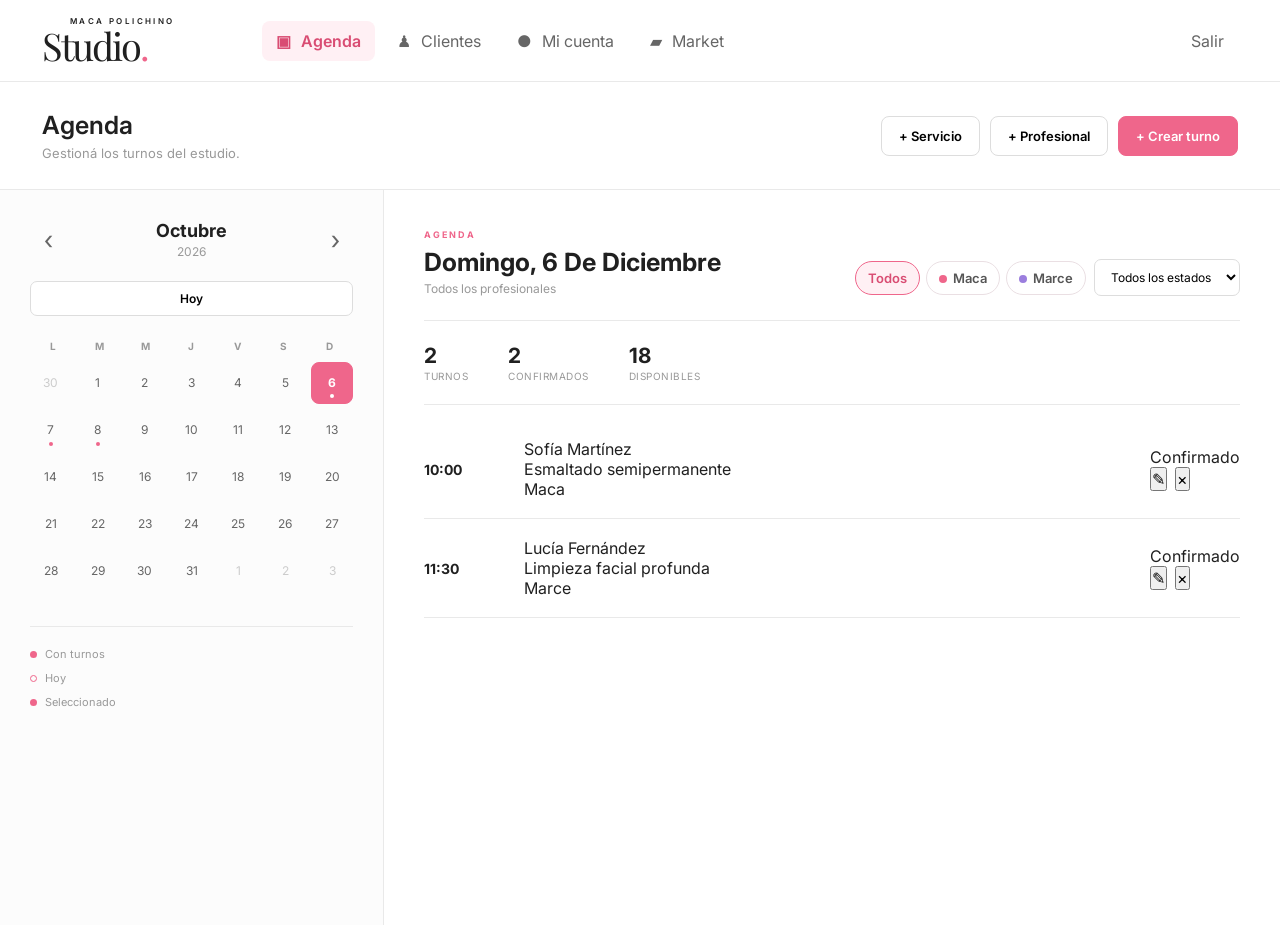
==== index.html @ b7a48080 "Add files via upload" ====
<!DOCTYPE html>
<html lang="es">
<head>
    <meta charset="UTF-8">
    <meta name="viewport" content="width=device-width, initial-scale=1.0">

    <title>Maca Polichino Studio — Agenda</title>

    <link rel="preconnect" href="https://fonts.googleapis.com">
    <link rel="preconnect" href="https://fonts.gstatic.com" crossorigin>
    <link
        href="https://fonts.googleapis.com/css2?family=Inter:wght@400;500;600;700&family=Playfair+Display:wght@500;600&display=swap"
        rel="stylesheet"
    >

    <link rel="stylesheet" href="./css/styles.css">

<style>
    .professional-tabs {
        display: flex;
        flex-wrap: wrap;
        gap: 6px;
        align-items: center;
    }

    .professional-tab {
        border: 1px solid #eadfe3;
        background: #fff;
        color: #555;
        border-radius: 999px;
        padding: 8px 12px;
        font: inherit;
        font-size: 13px;
        font-weight: 600;
        cursor: pointer;
        transition: .2s ease;
    }

    .professional-tab:hover {
        border-color: #ef668b;
        color: #d94d73;
    }

    .professional-tab.active {
        background: #fff0f4;
        border-color: #ef668b;
        color: #d94d73;
    }

    .professional-tab-dot {
        display: inline-block;
        width: 8px;
        height: 8px;
        border-radius: 50%;
        margin-right: 6px;
        vertical-align: middle;
    }

    @media (max-width: 600px) {
        .professional-tabs {
            width: 100%;
        }
        .professional-tab {
            flex: 1 1 auto;
        }
    }
</style>
</head>

<body>

<div class="app">

    <!-- =========================
         HEADER
    ========================== -->

    <header class="topbar">

        <div class="brand">
            <div class="brand-small">MACA POLICHINO</div>
            <div class="brand-name">Studio<span>.</span></div>
        </div>

        <nav class="main-nav">

            <button class="nav-link active" data-section="agenda">
                <span class="nav-icon">▣</span>
                Agenda
            </button>

            <button class="nav-link">
                <span class="nav-icon">♟</span>
                Clientes
            </button>

            <button class="nav-link">
                <span class="nav-icon">●</span>
                Mi cuenta
            </button>

            <button class="nav-link">
                <span class="nav-icon">▰</span>
                Market
            </button>

        </nav>

        <button class="logout-button">
            Salir
        </button>

    </header>


    <!-- =========================
         ACTION BAR
    ========================== -->

    <section class="action-bar">

        <div class="page-title">
            <h1>Agenda</h1>
            <p>Gestioná los turnos del estudio.</p>
        </div>

        <div class="actions">

            <button
                class="action-button secondary"
                id="createServiceButton"
            >
                + Servicio
            </button>

            <button
                class="action-button secondary"
                id="createProfessionalButton"
            >
                + Profesional
            </button>

            <button
                class="action-button primary"
                id="createAppointmentButton"
            >
                + Crear turno
            </button>

        </div>

    </section>


    <!-- =========================
         MAIN
    ========================== -->

    <main class="main-content">

        <!-- CALENDARIO -->

        <aside class="calendar-panel">

            <div class="calendar-header">

                <button id="previousMonth" class="month-arrow">
                    ‹
                </button>

                <div>
                    <div id="calendarMonth" class="calendar-month">
                        Octubre
                    </div>

                    <div id="calendarYear" class="calendar-year">
                        2026
                    </div>
                </div>

                <button id="nextMonth" class="month-arrow">
                    ›
                </button>

            </div>


            <button id="todayButton" class="today-button">
                Hoy
            </button>


            <div class="calendar-weekdays">

                <span>L</span>
                <span>M</span>
                <span>M</span>
                <span>J</span>
                <span>V</span>
                <span>S</span>
                <span>D</span>

            </div>


            <div
                id="calendarDays"
                class="calendar-days"
            ></div>


            <div class="calendar-legend">

                <div>
                    <span class="legend-dot appointment"></span>
                    Con turnos
                </div>

                <div>
                    <span class="legend-dot today"></span>
                    Hoy
                </div>

                <div>
                    <span class="legend-dot selected"></span>
                    Seleccionado
                </div>

            </div>

        </aside>


        <!-- TURNOS -->

        <section class="appointments-panel">

            <div class="appointments-header">

                <div>

                    <span class="section-label">
                        AGENDA
                    </span>

                    <h2 id="selectedDateTitle">
                        Turnos
                    </h2>

                    <p id="selectedDateSubtitle">
                        Seleccioná un día del calendario.
                    </p>

                </div>


                <div class="appointment-tools">

                    <div
                        id="professionalTabs"
                        class="professional-tabs"
                        role="tablist"
                        aria-label="Filtrar por profesional"
                    ></div>

                    <select id="statusFilter">

                        <option value="all">
                            Todos los estados
                        </option>

                        <option value="confirmed">
                            Confirmados
                        </option>

                        <option value="pending">
                            A confirmar
                        </option>

                        <option value="cancelled">
                            Cancelados
                        </option>

                    </select>

                </div>

            </div>


            <div class="appointments-summary">

                <div class="summary-item">
                    <strong id="totalAppointments">0</strong>
                    <span>turnos</span>
                </div>

                <div class="summary-item">
                    <strong id="confirmedAppointments">0</strong>
                    <span>confirmados</span>
                </div>

                <div class="summary-item">
                    <strong id="availableAppointments">0</strong>
                    <span>disponibles</span>
                </div>

            </div>


            <div
                id="appointmentsList"
                class="appointments-list"
            ></div>

        </section>

    </main>

</div>


<!-- =====================================================
     MODAL — CREAR TURNO
===================================================== -->

<div
    id="appointmentModal"
    class="modal-overlay"
>

    <div class="modal">

        <div class="modal-header">

            <div>
                <span class="modal-kicker">
                    AGENDA
                </span>

                <h2>Crear turno</h2>
            </div>

            <button
                class="close-modal"
                data-close="appointmentModal"
            >
                ×
            </button>

        </div>


        <form id="appointmentForm">

            <div class="form-grid">

                <div class="form-group full">

                    <label>
                        Nombre de la clienta
                    </label>

                    <input
                        type="text"
                        id="appointmentClient"
                        placeholder="Ej. Agustina Pérez"
                        required
                    >

                </div>


                <div class="form-group">

                    <label>
                        WhatsApp
                    </label>

                    <input
                        type="tel"
                        id="appointmentPhone"
                        placeholder="261..."
                    >

                </div>


                <div class="form-group">

                    <label>
                        Profesional
                    </label>

                    <select
                        id="appointmentProfessional"
                        required
                    ></select>

                </div>


                <div class="form-group">

                    <label>
                        Servicio
                    </label>

                    <select
                        id="appointmentService"
                        required
                    ></select>

                </div>


                <div class="form-group">

                    <label>
                        Fecha
                    </label>

                    <input
                        type="date"
                        id="appointmentDate"
                        required
                    >

                </div>


                <div class="form-group">

                    <label>
                        Hora
                    </label>

                    <input
                        type="time"
                        id="appointmentTime"
                        required
                    >

                </div>


                <div class="form-group">

                    <label>
                        Duración
                    </label>

                    <select id="appointmentDuration">

                        <option value="30">
                            30 minutos
                        </option>

                        <option value="45">
                            45 minutos
                        </option>

                        <option value="60" selected>
                            1 hora
                        </option>

                        <option value="90">
                            1 hora 30 min
                        </option>

                        <option value="120">
                            2 horas
                        </option>

                    </select>

                </div>


                <div class="form-group">

                    <label>
                        Estado
                    </label>

                    <select id="appointmentStatus">

                        <option value="confirmed">
                            Confirmado
                        </option>

                        <option value="pending">
                            A confirmar
                        </option>

                        <option value="cancelled">
                            Cancelado
                        </option>

                    </select>

                </div>


                <div class="form-group full">

                    <label>
                        Notas
                    </label>

                    <textarea
                        id="appointmentNotes"
                        rows="3"
                        placeholder="Información adicional del turno..."
                    ></textarea>

                </div>

            </div>


            <div class="modal-footer">

                <button
                    type="button"
                    class="button ghost"
                    data-close="appointmentModal"
                >
                    Cancelar
                </button>

                <button
                    type="submit"
                    class="button primary"
                >
                    Guardar turno
                </button>

            </div>

        </form>

    </div>

</div>


<!-- =====================================================
     MODAL — CREAR SERVICIO
===================================================== -->

<div
    id="serviceModal"
    class="modal-overlay"
>

    <div class="modal small-modal">

        <div class="modal-header">

            <div>
                <span class="modal-kicker">
                    CONFIGURACIÓN
                </span>

                <h2>Nuevo servicio</h2>
            </div>

            <button
                class="close-modal"
                data-close="serviceModal"
            >
                ×
            </button>

        </div>


        <form id="serviceForm">

            <div class="form-group">

                <label>
                    Nombre del servicio
                </label>

                <input
                    type="text"
                    id="serviceName"
                    placeholder="Ej. Lifting de pestañas"
                    required
                >

            </div>


            <div class="form-group">

                <label>
                    Profesional
                </label>

                <select
                    id="serviceProfessional"
                    required
                ></select>

            </div>


            <div class="form-group">

                <label>
                    Categoría
                </label>

                <select id="serviceCategory">

                    <option value="Manos">
                        Manos
                    </option>

                    <option value="Pies">
                        Pies
                    </option>

                    <option value="Faciales">
                        Faciales
                    </option>

                    <option value="Cejas">
                        Cejas
                    </option>

                    <option value="Pestañas">
                        Pestañas
                    </option>

                    <option value="Corporales">
                        Corporales
                    </option>

                    <option value="Peluquería">
                        Peluquería
                    </option>

                    <option value="Otros">
                        Otros
                    </option>

                </select>

            </div>


            <div class="form-grid">

                <div class="form-group">

                    <label>
                        Precio
                    </label>

                    <input
                        type="number"
                        id="servicePrice"
                        placeholder="$ 0"
                        min="0"
                    >

                </div>


                <div class="form-group">

                    <label>
                        Duración
                    </label>

                    <select id="serviceDuration">

                        <option value="30">
                            30 min
                        </option>

                        <option value="45">
                            45 min
                        </option>

                        <option value="60" selected>
                            1 hora
                        </option>

                        <option value="90">
                            1:30 hs
                        </option>

                        <option value="120">
                            2 hs
                        </option>

                    </select>

                </div>

            </div>


            <div class="modal-footer">

                <button
                    type="button"
                    class="button ghost"
                    data-close="serviceModal"
                >
                    Cancelar
                </button>

                <button
                    type="submit"
                    class="button primary"
                >
                    Crear servicio
                </button>

            </div>

        </form>

    </div>

</div>


<!-- =====================================================
     MODAL — CREAR PROFESIONAL
===================================================== -->

<div
    id="professionalModal"
    class="modal-overlay"
>

    <div class="modal small-modal">

        <div class="modal-header">

            <div>
                <span class="modal-kicker">
                    CONFIGURACIÓN
                </span>

                <h2>Nuevo profesional</h2>
            </div>

            <button
                class="close-modal"
                data-close="professionalModal"
            >
                ×
            </button>

        </div>


        <form id="professionalForm">

            <div class="form-group">

                <label>
                    Nombre
                </label>

                <input
                    type="text"
                    id="professionalName"
                    placeholder="Ej. Maca"
                    required
                >

            </div>


            <div class="form-group">

                <label>
                    Especialidad
                </label>

                <input
                    type="text"
                    id="professionalSpecialty"
                    placeholder="Ej. Manicuría"
                >

            </div>


            <div class="form-group">

                <label>
                    Color identificador
                </label>

                <input
                    type="color"
                    id="professionalColor"
                    value="#e95b83"
                >

            </div>


            <div class="modal-footer">

                <button
                    type="button"
                    class="button ghost"
                    data-close="professionalModal"
                >
                    Cancelar
                </button>

                <button
                    type="submit"
                    class="button primary"
                >
                    Crear profesional
                </button>

            </div>

        </form>

    </div>

</div>


<!-- TOAST -->

<div
    id="toast"
    class="toast"
></div>


<script src="script.js"></script>

</body>
</html>
---- css/styles.css ----
/* =========================================================
   VARIABLES
========================================================= */

:root {

    --pink: #ef668b;
    --pink-dark: #d94d73;
    --pink-light: #fff0f4;

    --black: #202020;
    --gray-900: #383838;
    --gray-700: #666;
    --gray-500: #999;
    --gray-300: #ddd;
    --gray-200: #e9e9e9;
    --gray-100: #f5f5f5;

    --background: #fafafa;
    --white: #ffffff;

    --success: #48a868;
    --warning: #e3a12d;
    --danger: #d95364;

    --radius: 12px;

    --shadow:
        0 8px 30px rgba(0, 0, 0, 0.06);

}


/* =========================================================
   RESET
========================================================= */

* {
    box-sizing: border-box;
    margin: 0;
    padding: 0;
}


body {

    font-family: "Inter", sans-serif;

    background:
        linear-gradient(
            135deg,
            #ffffff 0%,
            #fafafa 100%
        );

    color: var(--black);

    min-height: 100vh;

}


button,
input,
select,
textarea {

    font: inherit;

}


button {

    cursor: pointer;

}


/* =========================================================
   APP
========================================================= */

.app {

    min-height: 100vh;

}


/* =========================================================
   HEADER
========================================================= */

.topbar {

    height: 82px;

    display: flex;
    align-items: center;

    padding: 0 42px;

    background: var(--white);

    border-bottom: 1px solid var(--gray-200);

}


.brand {

    width: 220px;

    line-height: 1;

}


.brand-small {

    font-size: 8px;

    letter-spacing: 2.4px;

    font-weight: 600;

    margin-left: 28px;

    margin-bottom: 2px;

}


.brand-name {

    font-family: "Playfair Display", serif;

    font-size: 38px;

    letter-spacing: -2px;

}


.brand-name span {

    color: var(--pink);

}


.main-nav {

    display: flex;

    align-items: center;

    gap: 8px;

    height: 100%;

}


.nav-link {

    border: none;

    background: transparent;

    color: var(--gray-700);

    padding: 10px 14px;

    border-radius: 8px;

    transition: 0.2s;

}


.nav-link:hover {

    background: var(--gray-100);

    color: var(--black);

}


.nav-link.active {

    background: var(--pink-light);

    color: var(--pink-dark);

    font-weight: 600;

}


.nav-icon {

    margin-right: 6px;

}


.logout-button {

    margin-left: auto;

    background: transparent;

    border: none;

    color: var(--gray-700);

    padding: 10px 14px;

}


/* =========================================================
   ACTION BAR
========================================================= */

.action-bar {

    padding: 28px 42px;

    display: flex;

    justify-content: space-between;

    align-items: center;

    background: var(--white);

    border-bottom: 1px solid var(--gray-200);

}


.page-title h1 {

    font-size: 25px;

    font-weight: 600;

}


.page-title p {

    margin-top: 5px;

    color: var(--gray-500);

    font-size: 13px;

}


.actions {

    display: flex;

    gap: 10px;

}


.action-button {

    border-radius: 8px;

    padding: 11px 17px;

    border: 1px solid var(--gray-300);

    background: white;

    font-weight: 600;

    font-size: 13px;

    transition: 0.2s;

}


.action-button:hover {

    transform: translateY(-1px);

    box-shadow: var(--shadow);

}


.action-button.primary {

    background: var(--pink);

    color: white;

    border-color: var(--pink);

}


.action-button.primary:hover {

    background: var(--pink-dark);

}


.action-button.secondary:hover {

    border-color: var(--pink);

    color: var(--pink-dark);

}


/* =========================================================
   MAIN
========================================================= */

.main-content {

    display: grid;

    grid-template-columns: 30% 70%;

    min-height: calc(100vh - 165px);

}


/* =========================================================
   CALENDAR
========================================================= */

.calendar-panel {

    background: #fcfcfc;

    border-right: 1px solid var(--gray-200);

    padding: 30px;

}


/* =========================================================
   CALENDAR HEADER
========================================================= */

.calendar-header {

    display: flex;

    justify-content: space-between;

    align-items: center;

    margin-bottom: 22px;

    text-align: center;

}


.month-arrow {

    border: none;

    background: transparent;

    width: 36px;

    height: 36px;

    border-radius: 50%;

    font-size: 26px;

    color: var(--gray-700);

    cursor: pointer;

    transition: 0.15s;

}


.month-arrow:hover {

    background: var(--pink-light);

    color: var(--pink);

}


.calendar-month {

    font-size: 18px;

    font-weight: 700;

    text-transform: capitalize;

}


.calendar-year {

    color: var(--gray-500);

    font-size: 12px;

    margin-top: 3px;

}


/* =========================================================
   TODAY BUTTON
========================================================= */

.today-button {

    width: 100%;

    background: white;

    border: 1px solid var(--gray-300);

    border-radius: 7px;

    padding: 9px;

    margin-bottom: 24px;

    font-size: 12px;

    font-weight: 600;

    cursor: pointer;

    transition: 0.15s;

}


.today-button:hover {

    border-color: var(--pink);

    color: var(--pink-dark);

}


/* =========================================================
   WEEKDAYS
========================================================= */

.calendar-weekdays {

    display: grid;

    grid-template-columns: repeat(7, 1fr);

    text-align: center;

    margin-bottom: 10px;

}


.calendar-weekdays span {

    font-size: 10px;

    color: var(--gray-500);

    font-weight: 700;

}


/* =========================================================
   DAYS GRID
========================================================= */

.calendar-days {

    display: grid;

    grid-template-columns: repeat(7, 1fr);

    gap: 5px;

}


/* =========================================================
   DAY
========================================================= */

.calendar-day {

    aspect-ratio: 1;

    display: flex;

    align-items: center;

    justify-content: center;

    position: relative;

    border: none;

    background: transparent;

    border-radius: 8px;

    font-size: 12px;

    color: var(--gray-700);

    transition: 0.15s;

    cursor: pointer;

}


.calendar-day:hover {

    background: var(--pink-light);

    color: var(--pink-dark);

}


.calendar-day.other-month {

    color: #ccc;

}


/* =========================================================
   TODAY
========================================================= */

.calendar-day.today {

    border: 1px solid var(--pink);

    color: var(--pink-dark);

    font-weight: 700;

}


/* =========================================================
   SELECTED DAY
========================================================= */

.calendar-day.selected {

    background: var(--pink);

    color: white;

    font-weight: 700;

}


/* =========================================================
   DAYS WITH APPOINTMENTS
========================================================= */

.calendar-day.has-appointments::after {

    content: "";

    width: 4px;

    height: 4px;

    border-radius: 50%;

    background: var(--pink);

    position: absolute;

    bottom: 5px;

    left: 50%;

    transform: translateX(-50%);

}


/* =========================================================
   SELECTED DAY + APPOINTMENTS
========================================================= */

.calendar-day.selected.has-appointments::after {

    background: white;

}


/* =========================================================
   CALENDAR LEGEND
========================================================= */

.calendar-legend {

    margin-top: 35px;

    border-top: 1px solid var(--gray-200);

    padding-top: 20px;

    display: flex;

    flex-direction: column;

    gap: 10px;

}


.calendar-legend div {

    font-size: 11px;

    color: var(--gray-500);

    display: flex;

    align-items: center;

    gap: 8px;

}


.legend-dot {

    width: 7px;

    height: 7px;

    border-radius: 50%;

    display: inline-block;

}


.legend-dot.appointment {

    background: var(--pink);

}


.legend-dot.today {

    border: 1px solid var(--pink);

}


.legend-dot.selected {

    background: var(--pink);

}


/* =========================================================
   APPOINTMENTS
========================================================= */

.appointments-panel {

    padding: 32px 40px;

    background: white;

}


.appointments-header {

    display: flex;

    justify-content: space-between;

    align-items: flex-end;

    gap: 20px;

    border-bottom: 1px solid var(--gray-200);

    padding-bottom: 24px;

}


.section-label {

    font-size: 9px;

    font-weight: 700;

    letter-spacing: 2px;

    color: var(--pink);

}


.appointments-header h2 {

    font-size: 25px;

    margin-top: 5px;

    text-transform: capitalize;

}


.appointments-header p {

    color: var(--gray-500);

    font-size: 12px;

    margin-top: 4px;

}


.appointment-tools {

    display: flex;

    gap: 8px;

}


.appointment-tools select {

    border: 1px solid var(--gray-300);

    background: white;

    border-radius: 7px;

    padding: 9px 12px;

    font-size: 12px;

}


/* =========================================================
   SUMMARY
========================================================= */

.appointments-summary {

    display: flex;

    gap: 40px;

    padding: 22px 0;

    border-bottom: 1px solid var(--gray-200);

}


.summary-item {

    display: flex;

    flex-direction: column;

    gap: 2px;

}


.summary-item strong {

    font-size: 21px;

}


.summary-item span {

    font-size: 10px;

    color: var(--gray-500);

    text-transform: uppercase;

    letter-spacing: 0.5px;

}


/* =========================================================
   APPOINTMENT LIST
========================================================= */

.appointments-list {

    padding-top: 15px;

}


.appointment-card {

    display: grid;

    grid-template-columns: 80px 1fr auto;

    gap: 20px;

    align-items: center;

    padding: 19px 0;

    border-bottom: 1px solid var(--gray-200);

}


.appointment-time {

    font-size: 14px;

    font-weight: 700;

}


.appointment-info {

    min-width: 0;

}


.client-name {

    font-size: 14px;

    font-weight: 700;

}


.service-name {

    color: var(--gray-700);

    font-size: 12px;

    margin-top: 4px;

}


.appointment-meta {

    display: flex;

    gap: 12px;

    margin-top: 7px;

    color: var(--gray-500);

    font-size: 10px;

}


.appointment-actions {

    display: flex;

    align-items: center;

    gap: 8px;

}


.status {

    padding: 6px 9px;

    border-radius: 20px;

    font-size: 10px;

    font-weight: 700;

}


.status.confirmed {

    background: #edf8f0;

    color: var(--success);

}


.status.pending {

    background: #fff7e7;

    color: var(--warning);

}


.status.cancelled {

    background: #fff0f1;

    color: var(--danger);

}


.icon-button {

    width: 32px;

    height: 32px;

    border: 1px solid var(--gray-200);

    background: white;

    border-radius: 7px;

    color: var(--gray-700);

}


.icon-button:hover {

    border-color: var(--pink);

    color: var(--pink);

}


/* EMPTY */

.empty-state {

    padding: 70px 20px;

    text-align: center;

    color: var(--gray-500);

}


.empty-icon {

    font-size: 35px;

    margin-bottom: 12px;

}


.empty-state h3 {

    color: var(--gray-900);

    font-size: 16px;

    margin-bottom: 5px;

}


.empty-state p {

    font-size: 12px;

}


/* =========================================================
   MODALS
========================================================= */

.modal-overlay {

    position: fixed;

    inset: 0;

    background: rgba(20, 20, 20, 0.42);

    display: none;

    align-items: center;

    justify-content: center;

    padding: 20px;

    z-index: 1000;

    backdrop-filter: blur(3px);

}


.modal-overlay.active {

    display: flex;

}


.modal {

    width: min(650px, 100%);

    max-height: 90vh;

    overflow-y: auto;

    background: white;

    border-radius: 14px;

    box-shadow:
        0 30px 80px rgba(0,0,0,0.18);

}


.small-modal {

    width: min(470px, 100%);

}


.modal-header {

    display: flex;

    justify-content: space-between;

    align-items: flex-start;

    padding: 26px 28px 20px;

    border-bottom: 1px solid var(--gray-200);

}


.modal-kicker {

    color: var(--pink);

    font-size: 9px;

    letter-spacing: 2px;

    font-weight: 700;

}


.modal-header h2 {

    font-size: 22px;

    margin-top: 5px;

}


.close-modal {

    border: none;

    background: transparent;

    font-size: 25px;

    color: var(--gray-500);

}


.close-modal:hover {

    color: var(--black);

}


.modal form {

    padding: 25px 28px 28px;

}


.form-grid {

    display: grid;

    grid-template-columns: 1fr 1fr;

    gap: 17px;

}


.form-group {

    display: flex;

    flex-direction: column;

    gap: 7px;

}


.form-group.full {

    grid-column: 1 / -1;

}


.form-group label {

    font-size: 11px;

    font-weight: 700;

    color: var(--gray-700);

}


.form-group input,
.form-group select,
.form-group textarea {

    border: 1px solid var(--gray-300);

    border-radius: 7px;

    padding: 11px 12px;

    outline: none;

    background: white;

    color: var(--black);

    transition: 0.2s;

}


.form-group textarea {

    resize: vertical;

}


.form-group input:focus,
.form-group select:focus,
.form-group textarea:focus {

    border-color: var(--pink);

    box-shadow: 0 0 0 3px var(--pink-light);

}


.modal-footer {

    display: flex;

    justify-content: flex-end;

    gap: 9px;

    margin-top: 25px;

    padding-top: 20px;

    border-top: 1px solid var(--gray-200);

}


.button {

    border: none;

    border-radius: 7px;

    padding: 11px 17px;

    font-size: 12px;

    font-weight: 700;

}


.button.primary {

    background: var(--pink);

    color: white;

}


.button.primary:hover {

    background: var(--pink-dark);

}


.button.ghost {

    background: var(--gray-100);

    color: var(--gray-700);

}


/* =========================================================
   TOAST
========================================================= */

.toast {

    position: fixed;

    right: 25px;

    bottom: 25px;

    background: var(--black);

    color: white;

    padding: 13px 18px;

    border-radius: 8px;

    font-size: 12px;

    opacity: 0;

    transform: translateY(15px);

    pointer-events: none;

    transition: 0.25s;

    z-index: 2000;

}


.toast.show {

    opacity: 1;

    transform: translateY(0);

}


/* =========================================================
   RESPONSIVE
========================================================= */

@media (max-width: 900px) {

    .topbar {

        padding: 0 20px;

    }

    .brand {

        width: auto;

        margin-right: 20px;

    }

    .main-nav {

        overflow-x: auto;

    }

    .action-bar {

        padding: 20px;

        align-items: flex-start;

        gap: 20px;

        flex-direction: column;

    }

    .main-content {

        grid-template-columns: 1fr;

    }

    .calendar-panel {

        border-right: none;

        border-bottom: 1px solid var(--gray-200);

    }

    .appointments-panel {

        padding: 25px 20px;

    }

}


@media (max-width: 600px) {

    .topbar {

        height: auto;

        min-height: 70px;

        flex-wrap: wrap;

        gap: 10px;

        padding: 15px;

    }

    .brand {

        width: 100%;

    }

    .main-nav {

        order: 3;

        width: 100%;

    }

    .logout-button {

        position: absolute;

        right: 15px;

        top: 20px;

    }

    .actions {

        width: 100%;

        flex-wrap: wrap;

    }

    .action-button {

        flex: 1;

    }

    .appointments-header {

        flex-direction: column;

        align-items: stretch;

    }

    .appointment-tools {

        width: 100%;

    }

    .appointment-tools select {

        flex: 1;

    }

    .appointment-card {

        grid-template-columns: 60px 1fr;

    }

    .appointment-actions {

        grid-column: 2;

        justify-content: flex-start;

    }

    .form-grid {

        grid-template-columns: 1fr;

    }

    .form-group.full {

        grid-column: auto;

    }

}
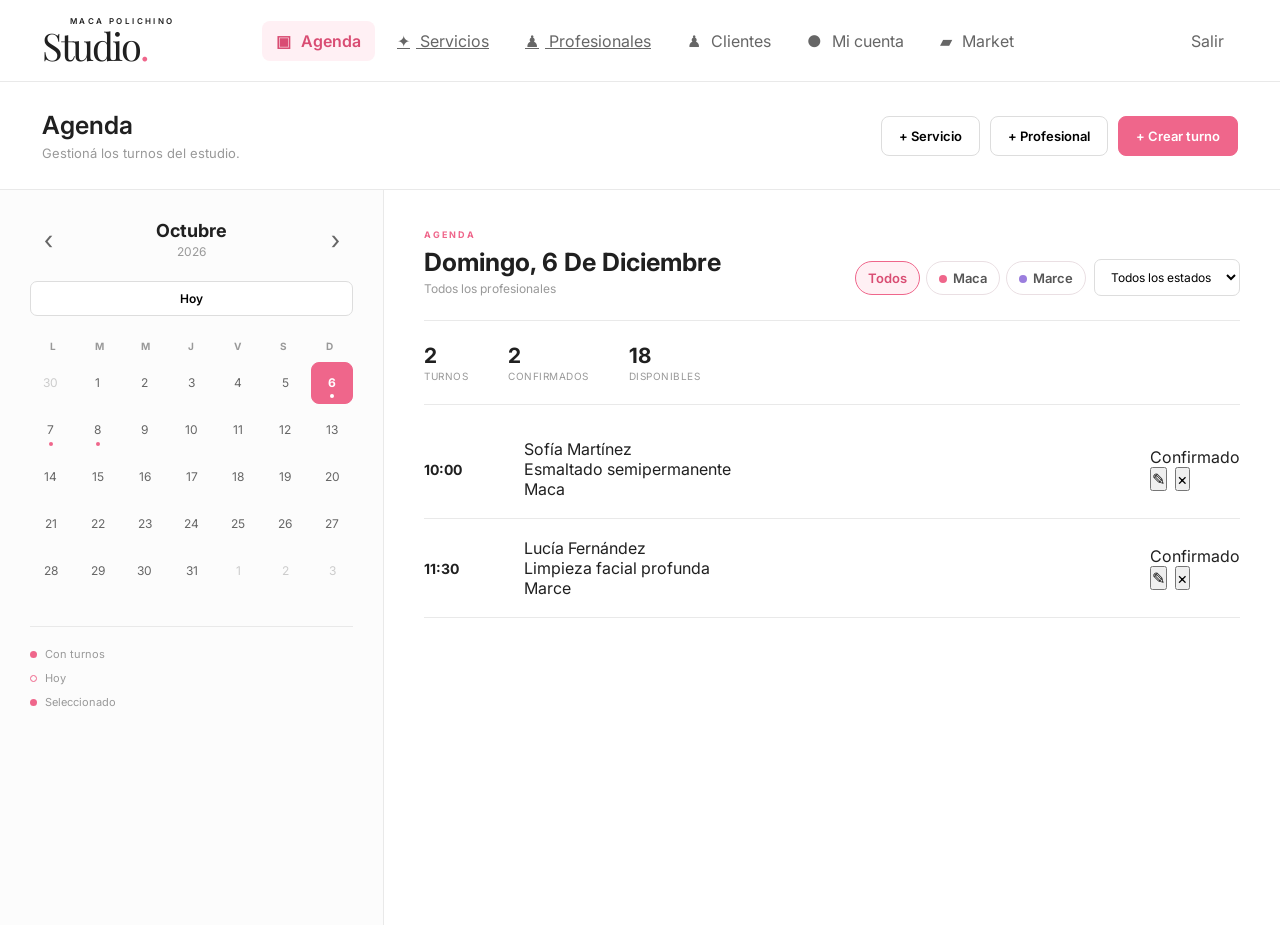
==== commit 336c0e09: "Add files via upload" ====
--- a/index.html
+++ b/index.html
@@ -89,6 +89,22 @@
                 Agenda
             </button>
 
+            <a
+                href="servicios.html"
+                class="nav-link"
+            >
+                <span class="nav-icon">✦</span>
+                Servicios
+            </a>
+
+            <a
+                href="profesionales.html"
+                class="nav-link"
+            >
+                <span class="nav-icon">♟</span>
+                Profesionales
+            </a>
+
             <button class="nav-link">
                 <span class="nav-icon">♟</span>
                 Clientes
--- a/css/styles.css
+++ b/css/styles.css
@@ -1495,4 +1495,5 @@
 
     }
 
-}+}
+
